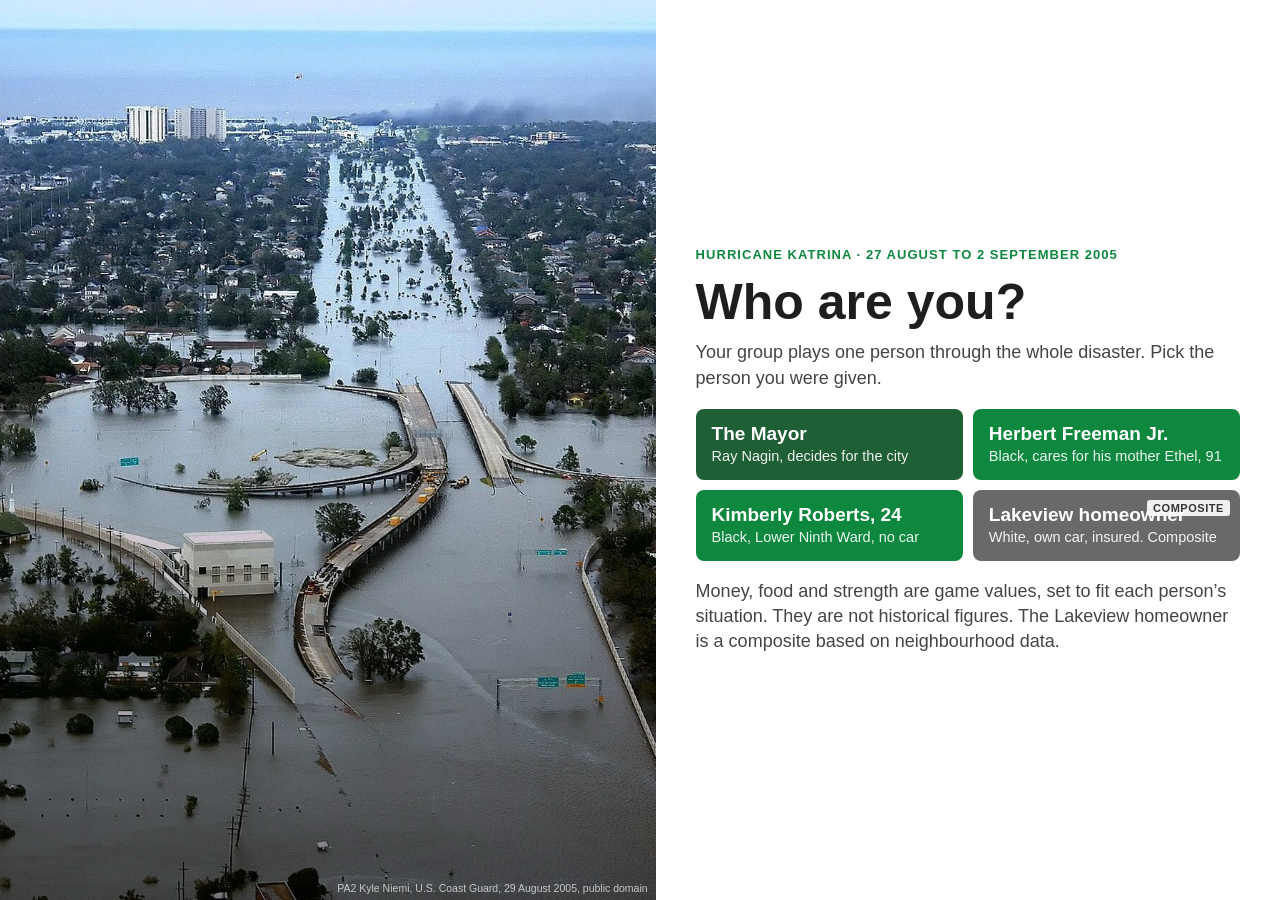
==== index.html @ 2e05542e "Katrina simulation: player site, presenter view, media, tests Co-Authored-By: Claude Opus 5.5 <norep" ====
<!DOCTYPE html>
<html lang="en">
<head>
<meta charset="utf-8">
<meta name="viewport" content="width=device-width, initial-scale=1, viewport-fit=cover">
<title>Katrina Simulation</title>
<meta name="description" content="Play one person through Hurricane Katrina, 27 August to 2 September 2005. A class simulation, University of St. Gallen.">
<meta name="theme-color" content="#0E883F">
<link rel="icon" href="data:image/svg+xml,%3Csvg xmlns='http://www.w3.org/2000/svg' viewBox='0 0 32 32'%3E%3Crect width='32' height='32' rx='6' fill='%230E883F'/%3E%3Cpath d='M16 6a10 10 0 1 0 10 10' stroke='white' stroke-width='3' fill='none'/%3E%3Ccircle cx='16' cy='16' r='3' fill='white'/%3E%3C/svg%3E">
<link rel="preload" href="img/title.jpg" as="image">
<link rel="stylesheet" href="css/style.css">
</head>
<body>
<main id="app" aria-live="polite"></main>
<noscript><p style="padding:20px">This simulation needs JavaScript.</p></noscript>
<script src="data.js"></script>
<script src="js/sound.js"></script>
<script src="js/app.js"></script>
</body>
</html>
---- css/style.css ----
/* Katrina simulation · player view */
:root{
  --g:#0E883F; --dg:#1F5F35; --b:#F1ECE2; --r:#9B2328; --t:#1E1E1E; --gr:#696969;
  --line:#ddd6c6; --paper:#fff; --bar:#0E883F;
  --font:"Gill Sans","Gill Sans Nova","Gill Sans MT",Calibri,Arial,sans-serif;
}
*{box-sizing:border-box}
html{-webkit-text-size-adjust:100%}
body{margin:0;background:var(--paper);color:var(--t);font-family:var(--font);font-size:17px;line-height:1.4;overflow-x:hidden}
button{font-family:inherit;font-size:inherit;color:inherit}
img,video{max-width:100%;display:block}
.sr{position:absolute;width:1px;height:1px;overflow:hidden;clip:rect(0 0 0 0)}

/* top bar */
.top{position:sticky;top:0;z-index:20;background:#fff;border-top:6px solid var(--bar);border-bottom:1px solid #e6e6e6}
.top .row{display:flex;align-items:center;gap:10px;padding:8px 16px;max-width:860px;margin:0 auto}
.top h1{font-size:17px;margin:0;font-weight:700;line-height:1.15;flex:1;min-width:0}
.top h1 small{display:block;font-size:12.5px;font-weight:400;color:var(--gr);white-space:nowrap;overflow:hidden;text-overflow:ellipsis}
.dots{display:flex;gap:5px;align-items:center}
.dots i{width:9px;height:9px;border-radius:50%;background:#d6d6d6;display:block}
.dots i.done{background:#9fd0ae}.dots i.on{background:var(--g);transform:scale(1.25)}
.iconbtn{border:1px solid #cfcfcf;background:#fff;border-radius:20px;padding:6px 11px;font-size:14px;font-weight:700;cursor:pointer;min-height:36px;white-space:nowrap}
.iconbtn[aria-pressed="true"]{background:var(--dg);color:#fff;border-color:var(--dg)}

/* ticker */
.ticker{background:#1E1E1E;color:#fff;font-size:14px;overflow:hidden;white-space:nowrap;position:relative;height:30px}
.ticker .lab{position:absolute;left:0;top:0;bottom:0;z-index:2;background:var(--r);padding:0 10px;font-weight:700;letter-spacing:.06em;font-size:12px;display:flex;align-items:center;text-transform:uppercase}
.ticker .track{display:inline-block;padding-left:0;animation:tick 40s linear infinite;line-height:30px}
.ticker .track span{margin-right:44px}
.ticker .track span::before{content:"■";color:var(--r);margin-right:10px;font-size:10px}
@keyframes tick{to{transform:translateX(-50%)}}

/* hero */
.hero{position:relative;min-height:230px;background:#222 center/cover no-repeat;overflow:hidden;display:flex}
.hero video{position:absolute;inset:0;width:100%;height:100%;object-fit:cover}
.hero::after{content:"";position:absolute;inset:0;background:linear-gradient(180deg,rgba(0,0,0,.15) 0%,rgba(0,0,0,.55) 45%,rgba(0,0,0,.85) 100%);z-index:1}
.hero .in{position:relative;z-index:2;color:#fff;padding:22px 16px 26px;max-width:860px;width:100%;margin:auto auto 0}
.hero .day{font-size:13px;letter-spacing:.08em;text-transform:uppercase;color:#9FD7B0;font-weight:700}
.hero h2{font-size:23px;line-height:1.2;margin:6px 0 0;font-weight:700}
.credit{position:absolute;right:8px;bottom:5px;z-index:3;font-size:10.5px;color:rgba(255,255,255,.7);max-width:70%;text-align:right;line-height:1.2}
.credit.dark{color:#8a8a8a;position:static;text-align:right;display:block;padding:3px 2px 0;max-width:none}

/* layout */
.wrap{max-width:860px;margin:0 auto;padding:14px 16px 0}
.card{background:var(--b);border-radius:8px;overflow:hidden;margin-bottom:14px}
.card .hd{padding:14px 16px;color:#fff}
.card .hd b{display:block;font-size:22px;line-height:1.15}
.card .hd small{font-size:14.5px;opacity:.92}
.pad{padding:12px 16px}
h4{margin:0 0 8px;font-size:12.5px;letter-spacing:.08em;text-transform:uppercase;color:var(--gr)}

/* chips */
.chips{display:flex;flex-wrap:wrap;gap:6px;padding:12px 16px 0}
.chip{font-size:14px;font-weight:700;background:#fff;border:1px solid #d8d2c4;border-radius:14px;padding:4px 10px;color:var(--dg);white-space:nowrap}
.chip.bad{color:var(--r);border-color:#e3b9b9;background:#fbf0f0}
.chip.flash{animation:flash 1.2s ease-out}
@keyframes flash{0%{box-shadow:0 0 0 4px rgba(155,35,40,.35)}100%{box-shadow:0 0 0 0 rgba(155,35,40,0)}}
.meter{display:inline-flex;gap:2px;margin-left:6px;vertical-align:middle}
.meter i{width:7px;height:10px;border-radius:2px;background:#d4cfc2;display:block}
.meter i.f{background:var(--g)}.chip.bad .meter i.f{background:var(--r)}

/* tags */
.tag{display:inline-block;font-size:10.5px;font-weight:700;letter-spacing:.05em;text-transform:uppercase;border-radius:3px;padding:2px 6px;vertical-align:middle;white-space:nowrap}
.tag.real{background:#dcefe2;color:var(--dg)}
.tag.game{background:#ece6f5;color:#4b3a72}
.tag.composite{background:#e8e8e8;color:#4a4a4a}
.tag.rumour{background:#f6dcdc;color:var(--r)}

.sit{font-size:19px;line-height:1.4;padding:14px 16px 4px}
.intro-text{font-size:18.5px;line-height:1.45;padding:14px 16px 6px}
ul.lim{list-style:none;margin:0;padding:0}
ul.lim li{padding:8px 0;border-top:1px solid var(--line);font-size:17px;display:flex;gap:8px;align-items:flex-start;justify-content:space-between}
ul.lim li:first-child{border-top:0}
ul.lim li .tag{margin-top:3px;flex:none}
.note{font-size:14px;color:var(--gr);padding:0 16px 14px;margin:0}

.hear{margin:8px 16px 4px;background:#fff;border-radius:6px;padding:10px 14px;border:1px dashed #c9bfa9}
.hear ul{margin:0;padding-left:18px;font-size:16px;font-style:italic;color:#444}
.hear li{margin:3px 0}

.cplx{margin:10px 16px 2px;background:#fff;border-left:5px solid #4b3a72;border-radius:6px;padding:10px 14px;box-shadow:0 1px 3px rgba(0,0,0,.08)}
.cplx p{margin:4px 0 0;font-size:17px;font-weight:600}
.cplx .eff{font-size:13.5px;color:var(--r);font-weight:700;margin-top:4px}

/* timer */
.timer{display:flex;align-items:center;gap:10px;margin:12px 16px 0}
.timer .bar{flex:1;height:8px;background:#ddd6c6;border-radius:4px;overflow:hidden}
.timer .bar i{display:block;height:100%;background:var(--g);transition:width 1s linear}
.timer.low .bar i{background:var(--r)}
.timer .s{font-weight:700;font-variant-numeric:tabular-nums;min-width:38px;text-align:right}
.timeup{margin:10px 16px 0;padding:10px 14px;background:#fbf0f0;border:1px solid #e3b9b9;color:var(--r);border-radius:6px;font-weight:700}

/* choices */
.choices{display:flex;flex-direction:column;gap:10px;padding:14px 16px 16px}
.opt{display:flex;align-items:stretch;border:1.5px solid var(--g);background:#fff;border-radius:6px;cursor:pointer;text-align:left;padding:0;min-height:56px;transition:transform .08s,background .15s;width:100%}
.opt:hover:not([disabled]){background:#f4faf6}
.opt:active:not([disabled]){transform:scale(.99)}
.opt .k{background:var(--g);color:#fff;font-weight:700;width:40px;display:flex;align-items:center;justify-content:center;flex:none;font-size:18px;border-radius:4px 0 0 4px}
.opt .l{padding:12px 12px;font-weight:600;font-size:17px;flex:1;min-width:0}
.opt .l em{display:block;font-style:normal;font-size:14px;color:var(--r);font-weight:700;margin-top:4px}
.opt .l em .tag{margin-left:4px}
.opt .p{padding:10px 12px;font-weight:700;color:var(--r);white-space:nowrap;align-self:center;font-size:16px}
.opt .p s{color:#999;font-weight:400;margin-right:4px}
.opt.locked{border-color:#c9a3a5;border-style:dashed;background:#f5f2ee;cursor:not-allowed;color:#777}
.opt.locked .k{background:#b9a5a6}
.opt.picked{border:2.5px solid var(--dg);background:#e6f2ea}
.opt.faded{opacity:.38}
.opt[disabled]{cursor:default}

.cons{margin:0 16px 12px;background:#fff;border-radius:6px;padding:12px 14px;font-size:18px;line-height:1.4;box-shadow:0 1px 3px rgba(0,0,0,.08)}
.cons .what{display:block;font-size:12.5px;font-weight:700;letter-spacing:.07em;color:var(--g);text-transform:uppercase;margin-bottom:4px}
.cons figure{margin:10px 0 0;position:relative}
.cons figure img{border-radius:4px;width:100%;max-height:300px;object-fit:cover}
.cons .delta{display:flex;flex-wrap:wrap;gap:6px;margin-top:8px}
.cons .delta span{font-size:13.5px;font-weight:700;color:var(--r);background:#fbf0f0;border-radius:10px;padding:2px 8px}
.cons .delta span.up{color:var(--dg);background:#e6f2ea}
.wait{margin:0 16px 16px;padding:14px 16px;background:var(--dg);color:#fff;font-weight:700;border-radius:6px;font-size:17px}

/* footer nav */
.nav{position:sticky;bottom:0;z-index:15;background:#fff;border-top:1px solid #e6e6e6}
.nav .row{display:flex;gap:10px;justify-content:space-between;align-items:center;max-width:860px;margin:0 auto;padding:10px 16px calc(10px + env(safe-area-inset-bottom))}
.btn{background:var(--g);color:#fff;border:0;padding:13px 20px;font-size:17px;font-weight:700;border-radius:6px;cursor:pointer;min-height:50px}
.btn[disabled]{background:#b9c9be;cursor:default}
.btn.ghost{background:#fff;color:var(--g);border:1.5px solid var(--g)}
.btn.grow{flex:1}

/* first screen */
.start{display:grid;grid-template-columns:1fr;min-height:100vh}
.start .pic{position:relative;min-height:38vh;background:#222 center/cover no-repeat}
.start .pic::after{content:"";position:absolute;inset:0;background:linear-gradient(180deg,rgba(0,0,0,0) 40%,rgba(0,0,0,.5))}
.start .txt{padding:22px 16px 28px;display:flex;flex-direction:column;gap:12px;max-width:640px}
.eyebrow{color:var(--g);font-weight:700;letter-spacing:.08em;font-size:13px;text-transform:uppercase}
.start h1{font-size:38px;margin:0;line-height:1.05}
.start p{font-size:18px;color:#444;margin:0}
.people{display:grid;grid-template-columns:1fr;gap:10px;margin:6px 0}
.pp{border:0;text-align:left;color:#fff;padding:14px 16px;border-radius:8px;cursor:pointer;min-height:68px;position:relative}
.pp b{display:block;font-size:19px}
.pp small{font-size:14.5px;opacity:.92}
.pp .badge{position:absolute;right:10px;top:10px;background:rgba(255,255,255,.9);color:#333;font-size:11px;font-weight:700;letter-spacing:.05em;text-transform:uppercase;border-radius:3px;padding:2px 6px}
.pp:hover{filter:brightness(1.08)}
.small{font-size:13.5px;color:var(--gr)}

/* fate */
ol.path{margin:0;padding:0;list-style:none}
ol.path li{display:flex;gap:10px;padding:8px 0;border-top:1px solid var(--line);font-size:16.5px}
ol.path li:first-child{border-top:0}
ol.path li b{flex:none;width:66px;color:var(--gr);font-size:13px;letter-spacing:.04em;text-transform:uppercase;padding-top:2px}
ol.path li .m{flex:none;margin-left:auto;font-size:12px;font-weight:700;color:var(--dg)}
.end{font-size:19px;font-weight:700;line-height:1.38}
.endimg{position:relative;margin-top:10px}
.endimg img{border-radius:6px;width:100%;max-height:320px;object-fit:cover}
.match{display:inline-block;margin-top:10px;font-size:13px;font-weight:700;padding:5px 10px;border-radius:12px}
.match.yes{background:#d9eee0;color:var(--dg)}.match.no{background:#f3dede;color:var(--r)}
.hard{display:grid;grid-template-columns:1fr;gap:12px}
.hard .col{background:#fff;border-radius:6px;padding:10px 14px}
.hard dl{margin:0}
.hard dt{font-size:13px;color:var(--gr);margin-top:8px}
.hard dt:first-child{margin-top:0}
.hard dd{margin:0;font-weight:700;font-size:16.5px}
.realbox{background:#fff;margin:0 16px 16px;padding:12px 14px;border-radius:6px;font-size:17px;line-height:1.45;border-left:5px solid var(--dg)}
.rumours{list-style:none;margin:0;padding:0}
.rumours li{background:#fff;border-radius:6px;padding:9px 12px;margin-bottom:8px;font-size:15.5px}
.rumours li q{font-style:italic}
.rumours li div{font-size:14.5px;color:var(--r);font-weight:600;margin-top:3px}
.q{background:var(--r);color:#fff;padding:18px;font-weight:700;font-size:21px;border-radius:8px;text-align:center;line-height:1.3;margin:4px 0 14px}
.sources{font-size:12.5px;color:var(--gr);line-height:1.45;padding:0 2px 18px}

@media (min-width:760px){
  body{font-size:18px}
  .start{grid-template-columns:1.05fr 1fr}
  .start .pic{min-height:100vh}
  .start .txt{padding:48px 40px;justify-content:center}
  .start h1{font-size:50px}
  .people{grid-template-columns:1fr 1fr}
  .hero{min-height:300px}
  .hero h2{font-size:30px}
  .hard{grid-template-columns:1fr 1fr}
}
@media (prefers-reduced-motion:reduce){
  .ticker .track{animation:none;padding-left:110px;white-space:normal;line-height:1.3}
  .ticker{height:auto;padding:6px 0}
  .hero video{display:none}
}
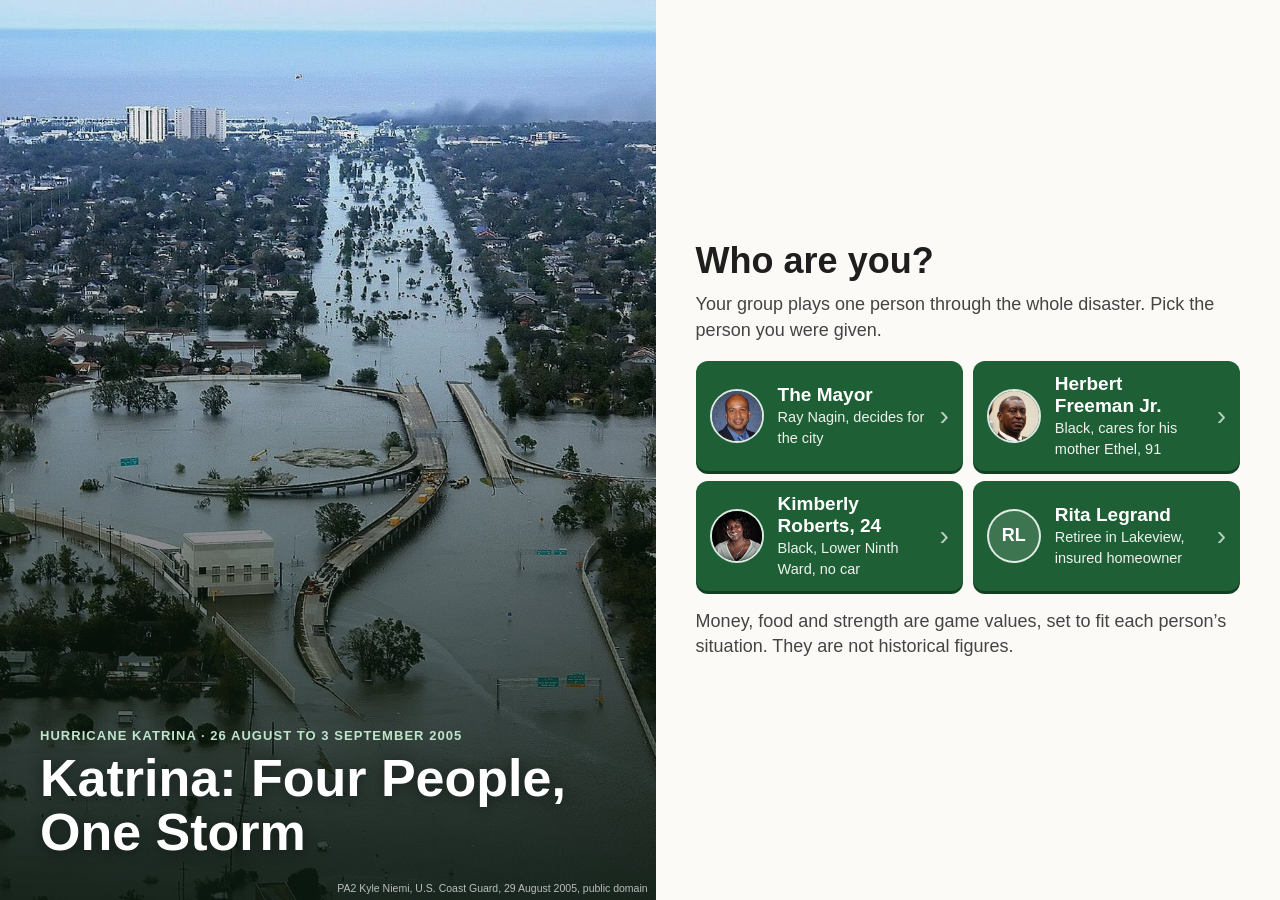
==== commit b9774f50: "Visual and interaction pass: date timeline, sticky ring timer, rising water, rain, tappable locked o" ====
--- a/index.html
+++ b/index.html
@@ -4,11 +4,12 @@
 <meta charset="utf-8">
 <meta name="viewport" content="width=device-width, initial-scale=1, viewport-fit=cover">
 <title>Katrina Simulation</title>
-<meta name="description" content="Play one person through Hurricane Katrina, 27 August to 2 September 2005. A class simulation, University of St. Gallen.">
-<meta name="theme-color" content="#0E883F">
+<meta name="description" content="Play one person through Hurricane Katrina, 26 August to 3 September 2005. A class simulation, University of St. Gallen.">
+<meta name="theme-color" content="#1F5F35">
 <link rel="icon" href="data:image/svg+xml,%3Csvg xmlns='http://www.w3.org/2000/svg' viewBox='0 0 32 32'%3E%3Crect width='32' height='32' rx='6' fill='%230E883F'/%3E%3Cpath d='M16 6a10 10 0 1 0 10 10' stroke='white' stroke-width='3' fill='none'/%3E%3Ccircle cx='16' cy='16' r='3' fill='white'/%3E%3C/svg%3E">
 <link rel="preload" href="img/title.jpg" as="image">
 <link rel="stylesheet" href="css/style.css">
+<link rel="stylesheet" href="css/polish.css">
 </head>
 <body>
 <main id="app" aria-live="polite"></main>
--- a/css/style.css
+++ b/css/style.css
@@ -181,3 +181,121 @@
   .ticker{height:auto;padding:6px 0}
   .hero video{display:none}
 }
+
+.cons .pull{margin-top:10px;padding:10px 12px;border-left:4px solid var(--r);background:#fbf6f0;border-radius:4px;font-size:16.5px;line-height:1.4}
+.cons .pull .what{color:var(--r);display:block;margin-bottom:3px}
+.pulls{list-style:none;margin:0;padding:0}
+.pulls li{padding:8px 0;border-top:1px solid #e3e3e3;font-size:16px;line-height:1.4}
+.pulls li:first-child{border-top:0}
+.pulls li b{display:block;font-size:12.5px;letter-spacing:.07em;text-transform:uppercase;color:var(--g)}
+
+.pulls li .lensname{display:block;font-style:normal;font-size:13px;font-weight:700;color:var(--g);margin-top:2px}
+.lensrow{font-size:16px;margin:0 0 6px}
+.lensrow b{color:var(--g)}
+
+/* difficulties */
+.burden{margin:10px 16px 0;background:#fbf0f0;border:1px solid #e3b9b9;border-radius:6px;padding:8px 12px}
+.burden summary{cursor:pointer;font-weight:700;color:var(--r);font-size:15.5px;list-style:none;min-height:28px;display:flex;align-items:center;gap:8px}
+.burden summary::-webkit-details-marker{display:none}
+.burden summary::before{content:"▸";transition:transform .15s}
+.burden[open] summary::before{transform:rotate(90deg)}
+.burden summary b{background:var(--r);color:#fff;border-radius:10px;padding:0 8px;font-size:13px}
+ul.burdens{margin:6px 0 2px;padding-left:20px;font-size:15.5px;color:#5a1d20}
+ul.burdens li{margin:4px 0}
+.pad ul.burdens{background:#fbf0f0;border-radius:6px;padding:10px 12px 10px 30px}
+.pad ul.burdens.back{background:#fff;color:var(--t);border-left:5px solid var(--r)}
+.retfact{margin:8px 0 0;font-weight:700;color:var(--r);font-size:16px}
+.leave{margin-top:10px;background:#fbf0f0;border-radius:6px;padding:10px 12px}
+.leave .what{color:var(--r)}
+.leave ul{margin:4px 0 0;padding-left:18px;font-size:16px}
+
+.surprise{margin-top:10px;background:#1E1E1E;color:#fff;border-radius:6px;padding:10px 12px;font-weight:600;border-left:5px solid var(--r);animation:flash 1.4s ease-out}
+.surprise .what{color:#f3b3b6}
+
+.rsrc{display:block;margin-top:6px;font-size:12.5px;color:var(--gr)}
+
+.dome{margin:8px 16px 4px;background:#2a1213;color:#fff;border-radius:6px;padding:12px 14px;border-left:5px solid var(--r)}
+.dome .what{display:block;font-size:12.5px;font-weight:700;letter-spacing:.07em;text-transform:uppercase;color:#f3b3b6;margin-bottom:4px}
+.dome ul{margin:0;padding-left:18px;font-size:16.5px;line-height:1.4}
+.dome li{margin:3px 0}
+
+/* character introduction */
+.profile{display:flex;gap:16px;padding:16px;color:#fff;align-items:flex-start}
+.portrait{flex:none;width:112px;margin:0}
+.portrait img{width:112px;height:112px;object-fit:cover;border-radius:50%;border:3px solid rgba(255,255,255,.85)}
+.portrait figcaption{font-size:10px;line-height:1.2;opacity:.75;margin-top:4px;text-align:center}
+.portrait.mono{height:112px;border-radius:50%;background:rgba(255,255,255,.14);border:3px solid rgba(255,255,255,.6);display:flex;flex-direction:column;align-items:center;justify-content:center}
+.portrait.mono span{font-size:34px;font-weight:700;letter-spacing:.04em}
+.portrait.mono small{font-size:10px;opacity:.75}
+.pinfo{min-width:0;flex:1}
+.pinfo .meet{display:block;font-size:12px;letter-spacing:.08em;text-transform:uppercase;opacity:.8;font-weight:700}
+.pinfo b{display:block;font-size:23px;line-height:1.15;margin-top:2px}
+.pinfo small{font-size:14.5px;opacity:.92}
+.pinfo dl{margin:10px 0 0}
+.pinfo dl div{display:flex;gap:8px;padding:4px 0;border-top:1px solid rgba(255,255,255,.2);font-size:15px}
+.pinfo dt{flex:none;width:96px;opacity:.75}
+.pinfo dd{margin:0;font-weight:600}
+@media (max-width:420px){.profile{flex-direction:column;align-items:center;text-align:center}.pinfo dl div{text-align:left}}
+
+/* student interaction in each round */
+.ask{margin:0 16px 12px;background:#fff;border:2px solid var(--g);border-radius:8px;padding:12px 14px}
+.ask h4{color:var(--dg);margin:4px 0 8px}
+.ask h4 small{font-weight:400;text-transform:none;letter-spacing:0;color:var(--gr)}
+.chipsel{display:flex;flex-wrap:wrap;gap:8px;margin-bottom:10px}
+.rchip{border:1.5px solid #c9c2b2;background:#faf8f3;border-radius:18px;padding:8px 12px;font-size:15px;font-weight:600;cursor:pointer;min-height:40px}
+.rchip.on{background:var(--dg);border-color:var(--dg);color:#fff}
+.scale{display:grid;grid-template-columns:repeat(5,1fr);gap:6px}
+.sbtn{border:1.5px solid #c9c2b2;background:#faf8f3;border-radius:6px;padding:6px 2px;font-size:12.5px;cursor:pointer;display:flex;flex-direction:column;align-items:center;min-height:52px;justify-content:center}
+.sbtn b{font-size:18px}
+.sbtn.on{background:var(--r);border-color:var(--r);color:#fff}
+.roles{background:#fff;border:2px dashed var(--g);border-radius:8px;padding:12px 16px;margin-bottom:14px}
+.roles p{margin:0;font-size:16px}
+
+/* fate tabs */
+.tabs{display:grid;grid-template-columns:repeat(4,1fr);gap:4px;padding:12px 16px 0}
+.tabs button{border:0;border-bottom:3px solid #d8d2c4;background:transparent;padding:8px 2px;font-size:13px;font-weight:700;color:var(--gr);cursor:pointer;min-height:52px;display:flex;flex-direction:column;align-items:center;gap:2px;line-height:1.15}
+.tabs button b{display:inline-flex;width:22px;height:22px;border-radius:50%;background:#d8d2c4;color:#fff;align-items:center;justify-content:center;font-size:12px}
+.tabs button.on{color:var(--dg);border-bottom-color:var(--dg)}
+.tabs button.on b{background:var(--dg)}
+.felt{display:flex;gap:10px;align-items:flex-end;background:#fff;border-radius:6px;padding:12px}
+.fcol{flex:1;text-align:center}
+.fbar{height:90px;background:#eee8dc;border-radius:4px;display:flex;align-items:flex-end;overflow:hidden}
+.fbar i{display:block;width:100%;background:var(--r);border-radius:4px 4px 0 0}
+.fcol b{display:block;font-size:13px;margin-top:4px}
+.fcol small{font-size:11.5px;color:var(--gr)}
+.lb{background:#fff;border-radius:6px;padding:10px 12px;margin-bottom:10px}
+.lbh{font-size:12px;font-weight:700;letter-spacing:.07em;text-transform:uppercase;color:var(--gr)}
+.lbc{margin:4px 0;font-size:16.5px}
+.lbm{margin:0 0 6px;font-size:14px;color:var(--dg);font-weight:600}
+.lbx,.lbk{font-size:14.5px;margin-top:6px}
+.lbx span,.lbk span{font-weight:700;color:var(--r);font-size:12.5px;text-transform:uppercase;letter-spacing:.05em}
+.lbk span{color:var(--dg)}
+.lbx ul,.lbk ul{margin:4px 0 0;padding-left:18px}
+.lbx em{font-style:normal;color:var(--gr)}
+.lbs{margin-top:6px;font-size:14.5px;background:#1E1E1E;color:#fff;border-radius:4px;padding:6px 8px}
+ol.dq{margin:0;padding-left:22px;font-size:17px}
+ol.dq li{margin:0 0 10px;background:#fff;border-radius:6px;padding:8px 10px}
+textarea#answer{width:100%;font:inherit;font-size:17px;border:2px solid var(--g);border-radius:6px;padding:10px;resize:vertical;background:#fff}
+#b-show{margin-top:10px;width:100%}
+.overlay{position:fixed;inset:0;z-index:50;background:rgba(14,40,24,.96);display:flex;align-items:center;justify-content:center;padding:20px}
+.ov{max-width:900px;width:100%;color:#fff;text-align:center}
+.ov .what{font-size:14px;letter-spacing:.1em;text-transform:uppercase;color:#9FD7B0;font-weight:700}
+.ov p{font-size:clamp(24px,5vw,48px);line-height:1.2;font-weight:700;margin:14px 0 22px}
+.ov .felt{background:rgba(255,255,255,.1);max-width:520px;margin:0 auto 20px}
+.ov .fcol b,.ov .fcol small{color:#fff}
+.ov .btn{background:#fff;color:var(--dg)}
+
+.guess{margin:0 16px 12px;background:#fff8e6;border:2px solid #c9a300;border-radius:8px;padding:12px 14px}
+.guess h4{color:#7a6200;margin:2px 0 4px}
+.guess p{margin:0 0 8px;font-weight:700;font-size:16.5px}
+.gopts{display:flex;flex-direction:column;gap:6px}
+.gbtn{border:1.5px solid #d9c27a;background:#fff;border-radius:6px;padding:10px 12px;text-align:left;font-size:15.5px;font-weight:600;cursor:pointer;min-height:44px}
+.gbtn.on{background:#7a6200;border-color:#7a6200;color:#fff}
+.lbg{margin-top:6px;font-size:14.5px;background:#fff8e6;border-radius:4px;padding:6px 8px}
+.lbg .ok{color:var(--g);font-weight:700}.lbg .no{color:var(--r);font-weight:700}
+.mini{display:flex;gap:12px;align-items:center;padding:12px 16px;color:#fff}
+.mini img,.mini .mi{width:52px;height:52px;border-radius:50%;object-fit:cover;border:2px solid rgba(255,255,255,.8);flex:none}
+.mini .mi{display:flex;align-items:center;justify-content:center;font-weight:700;background:rgba(255,255,255,.15)}
+.mini b{display:block;font-size:19px}.mini small{font-size:13.5px;opacity:.9}
+.overlay{background:#0E2818}
+.chal{margin:10px 16px 0;font-size:14.5px;color:var(--dg);font-weight:600;background:#fff;border-left:4px solid var(--g);padding:6px 10px;border-radius:4px}
--- a/css/polish.css
+++ b/css/polish.css
@@ -0,0 +1,141 @@
+/* Katrina simulation · visual and motion layer (loads after style.css) */
+:root{--shadow:0 1px 2px rgba(30,30,30,.06),0 6px 18px rgba(30,30,30,.07);--ease:cubic-bezier(.2,.7,.2,1)}
+body{background:#fbfaf7}
+button{-webkit-tap-highlight-color:transparent}
+button:focus-visible{outline:3px solid #f0b400;outline-offset:2px}
+.card{box-shadow:var(--shadow);border-radius:12px}
+.btn{border-radius:10px;transition:transform .08s,filter .15s,background .15s}
+.btn:active:not([disabled]){transform:scale(.97)}
+.btn:not(.ghost):not([disabled]){background:var(--dg);box-shadow:0 2px 0 #143f23}
+.btn.ghost{color:var(--dg);border-color:var(--dg)}
+
+/* top bar: timeline of dates and the timer that stays in view */
+.top{background:rgba(255,255,255,.97)}
+.top .row{padding:8px 16px 6px}
+.tl{list-style:none;margin:0 auto;padding:0 16px 7px;max-width:860px;display:grid;grid-template-columns:repeat(5,1fr);gap:5px}
+.tl li{font-size:11px;font-weight:700;color:#a09c93;text-align:center;white-space:nowrap}
+.tl li i{display:block;height:4px;border-radius:2px;background:#e6e2d8;margin-bottom:3px;transition:background .3s}
+.tl li.done i{background:#9fd0ae}
+.tl li.on i{background:var(--dg)}
+.tl li.on{color:var(--dg)}
+.tpill{display:flex;align-items:center;gap:6px;background:#f1ece2;border-radius:22px;padding:3px 4px 3px 5px;flex:none}
+.tpill>svg{width:30px;height:30px;transform:rotate(-90deg);flex:none}
+.tpill circle{fill:none;stroke-width:4}
+.tpill .tr{stroke:#d9d3c5}
+.tpill .tv{stroke:var(--dg);stroke-linecap:round;stroke-dasharray:81.68;transition:stroke-dashoffset 1s linear,stroke .3s}
+.tpill .s{font-weight:700;font-variant-numeric:tabular-nums;font-size:17px;min-width:40px;text-align:center}
+.tbtn{border:0;background:#fff;border-radius:50%;width:32px;height:32px;display:flex;align-items:center;justify-content:center;cursor:pointer;fill:var(--dg)}
+.tpill.low{background:#fbe9e9}
+.tpill.low .tv{stroke:var(--r)}
+.tpill.low .s{color:var(--r)}
+.tpill.paused .s{opacity:.5}
+.iconbtn.snd{position:absolute;top:10px;right:10px;z-index:3;background:rgba(0,0,0,.55);color:#fff;border-color:rgba(255,255,255,.5);font-size:13px}
+.iconbtn.snd[aria-pressed="true"]{background:var(--dg)}
+.timeup{border-radius:8px}
+
+/* header photo: rising water and rain */
+.hero{min-height:250px}
+.hero h2{text-shadow:0 1px 12px rgba(0,0,0,.5)}
+.hero .day{background:rgba(14,40,24,.75);display:inline-block;padding:3px 8px;border-radius:4px;color:#bfe6cb}
+.water{position:absolute;left:0;right:0;bottom:0;z-index:1;background:linear-gradient(180deg,rgba(63,98,112,.62),rgba(18,38,48,.82));transition:height 1.2s var(--ease)}
+.water svg{position:absolute;left:0;bottom:100%;width:200%;height:14px;fill:rgba(63,98,112,.62);display:block}
+.rain{position:absolute;inset:-40% 0 0 -40%;width:180%;z-index:1;opacity:.35;pointer-events:none;
+  background-image:repeating-linear-gradient(104deg,rgba(255,255,255,0) 0 13px,rgba(255,255,255,.55) 13px 14px,rgba(255,255,255,0) 14px 31px);background-size:62px 180px}
+
+/* start screen */
+.start .pic{display:flex;align-items:flex-end;min-height:44vh}
+.start .pic::after{background:linear-gradient(180deg,rgba(0,0,0,.05) 20%,rgba(10,25,16,.88))}
+.ptxt{position:relative;z-index:2;padding:20px 16px 40px;color:#fff}
+.ptxt .eyebrow{color:#bfe6cb}
+.ptxt h1{font-size:34px;line-height:1.05;margin:6px 0 0;text-shadow:0 2px 14px rgba(0,0,0,.45)}
+.start .txt h2{font-size:28px;margin:0;line-height:1.1}
+.pp{display:flex;align-items:center;gap:14px;border-radius:12px;padding:12px 14px;min-height:78px;box-shadow:0 3px 0 #143f23;transition:transform .08s,filter .15s}
+.pp:active{transform:translateY(2px);box-shadow:0 1px 0 #143f23}
+.pp .av{width:54px;height:54px;border-radius:50%;object-fit:cover;border:2px solid rgba(255,255,255,.85);flex:none}
+.pp .av.mono{display:flex;align-items:center;justify-content:center;font-weight:700;font-size:18px;background:rgba(255,255,255,.14)}
+.pp .pt{flex:1;min-width:0}
+.pp .go{font-size:28px;opacity:.7;line-height:1}
+
+/* choices */
+.opt{border-radius:10px;border-width:2px;border-color:var(--dg);box-shadow:0 2px 0 rgba(31,95,53,.25);overflow:hidden}
+.opt .k{background:var(--dg);border-radius:0;width:46px;fill:#fff}
+.opt:active:not([disabled]):not(.locked){transform:translateY(2px);box-shadow:none}
+.opt.locked{box-shadow:none;cursor:pointer;background:#f6f1ef}
+.opt.locked .k{background:#9B2328}
+.opt.locked .l{color:#6b6b6b}
+.opt.picked{box-shadow:0 0 0 3px rgba(31,95,53,.2)}
+.opt.shake{border-style:solid;border-color:var(--r);background:#fbe9e9}
+.cplx{border-radius:8px}
+.hear{border-radius:8px}
+.cons{border-radius:10px;box-shadow:var(--shadow)}
+.surprise{border-radius:8px}
+.ask,.guess{border-radius:10px}
+.wait{border-radius:10px;display:flex;gap:10px;align-items:center}
+.wait::before{content:"";flex:none;width:12px;height:12px;border-radius:50%;background:#9FD7B0}
+.knocks{margin:10px 0 0;font-size:15.5px;color:var(--r);font-weight:600}
+
+/* fate: path as a timeline */
+ol.path{position:relative;padding-left:20px}
+ol.path::before{content:"";position:absolute;left:5px;top:16px;bottom:16px;width:2px;background:#cfc8b8}
+ol.path li{position:relative;border-top:0;padding:9px 0}
+ol.path li::before{content:"";position:absolute;left:-20px;top:14px;width:12px;height:12px;border-radius:50%;background:var(--dg);box-shadow:0 0 0 3px var(--b)}
+.end{font-size:20px}
+.tabs button{transition:color .2s,border-color .2s}
+.q{border-radius:12px;box-shadow:var(--shadow)}
+
+@keyframes up{from{opacity:0;transform:translateY(12px)}to{opacity:1;transform:none}}
+@keyframes fadein{from{opacity:0}to{opacity:1}}
+@keyframes pop{0%{transform:scale(.6);opacity:0}70%{transform:scale(1.08)}100%{transform:scale(1);opacity:1}}
+@keyframes shake{0%,100%{transform:translateX(0)}20%{transform:translateX(-7px)}40%{transform:translateX(6px)}60%{transform:translateX(-4px)}80%{transform:translateX(3px)}}
+@keyframes jolt{0%{transform:scale(1)}30%{transform:scale(1.03) rotate(-.6deg)}60%{transform:scale(.99) rotate(.4deg)}100%{transform:none}}
+@keyframes grow{from{transform:scaleY(0)}to{transform:scaleY(1)}}
+@keyframes wave{to{transform:translateX(-50%)}}
+@keyframes rain{to{background-position:-62px 180px}}
+@keyframes pulse{50%{box-shadow:0 0 0 6px rgba(155,35,40,.18)}}
+@keyframes kb{from{transform:scale(1.02)}to{transform:scale(1.1)}}
+@keyframes blink{50%{opacity:.35}}
+
+@media (prefers-reduced-motion:no-preference){
+  #app.enter .card>*{animation:up .4s var(--ease) both}
+  #app.enter .card>*:nth-child(2){animation-delay:.05s}
+  #app.enter .card>*:nth-child(3){animation-delay:.1s}
+  #app.enter .card>*:nth-child(4){animation-delay:.15s}
+  #app.enter .card>*:nth-child(5){animation-delay:.2s}
+  #app.enter .card>*:nth-child(6){animation-delay:.25s}
+  #app.enter .card>*:nth-child(n+7){animation-delay:.3s}
+  #app.enter .hero .in{animation:up .5s var(--ease) both}
+  #app.enter .start .ptxt{animation:up .6s var(--ease) both}
+  #app.enter .pp{animation:up .4s var(--ease) both}
+  #app.enter .pp:nth-child(2){animation-delay:.07s}
+  #app.enter .pp:nth-child(3){animation-delay:.14s}
+  #app.enter .pp:nth-child(4){animation-delay:.21s}
+  #app.enter .start .pic{animation:fadein .7s both}
+  #app.stay .cons{animation:up .4s var(--ease) both}
+  #app.stay .ask{animation:up .4s .15s var(--ease) both}
+  #app.stay .guess{animation:up .4s .25s var(--ease) both}
+  #app.stay .wait{animation:up .4s .35s var(--ease) both}
+  .surprise{animation:up .35s .35s var(--ease) both,jolt .5s .7s}
+  .delta span{animation:pop .35s .2s both}
+  .opt.shake{animation:shake .4s}
+  .chip.flash{animation:flash 1.2s ease-out,pop .35s}
+  .fbar i{transform-origin:bottom;animation:grow .7s var(--ease) both}
+  .fcol:nth-child(2) .fbar i{animation-delay:.1s}.fcol:nth-child(3) .fbar i{animation-delay:.2s}.fcol:nth-child(4) .fbar i{animation-delay:.3s}
+  .water svg{animation:wave 7s linear infinite}
+  .rain{animation:rain .55s linear infinite}
+  .hero{background-size:cover}
+  .tpill.low{animation:pulse 1s infinite}
+  .wait::before{animation:blink 1.2s infinite}
+  .overlay .ov{animation:up .4s var(--ease) both}
+}
+@media (min-width:760px){
+  .ptxt{padding:40px}
+  .ptxt h1{font-size:52px}
+  .start .pic{min-height:100vh}
+  .start .txt h2{font-size:36px}
+  .tl li{font-size:12.5px}
+  .hero{min-height:320px}
+}
+@media (max-width:380px){
+  .top h1{font-size:15.5px}
+  .tpill .s{font-size:15px;min-width:34px}
+}
